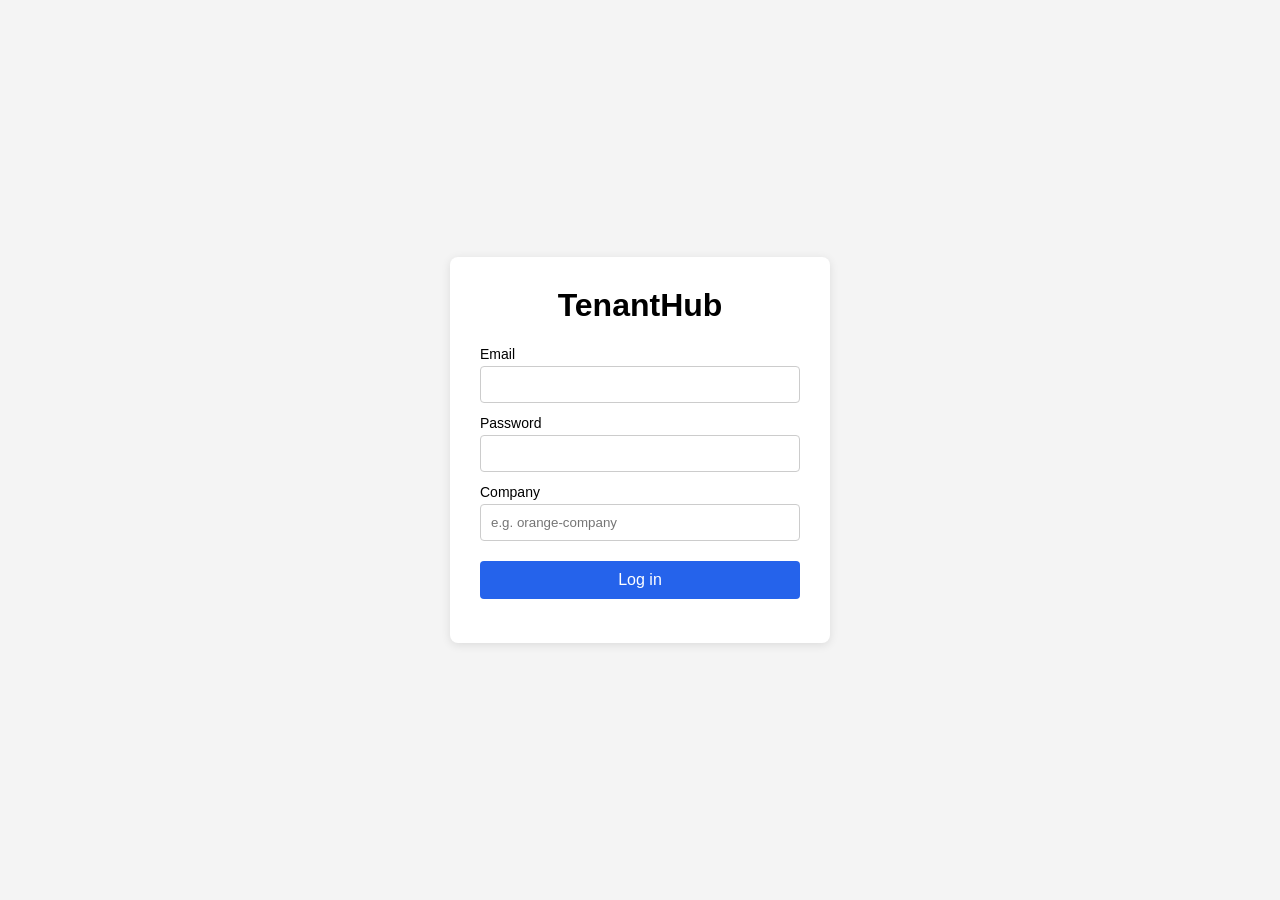
==== wwwroot/home.html @ 2c81fde2 "Add login page and home page" ====
<!DOCTYPE html>
<html lang="en">
<head>
    <meta charset="UTF-8">
    <meta name="viewport" content="width=device-width, initial-scale=1.0">
    <title>TenantHub</title>
    <style>
        body {
            background-color: white;
            margin: 0;
        }
    </style>
</head>
<body>
    <script>
        // If there is no token, the user is not logged in: go back to login
        if (!sessionStorage.getItem("token")) {
            window.location.href = "login.html";
        }
    </script>
</body>
</html>
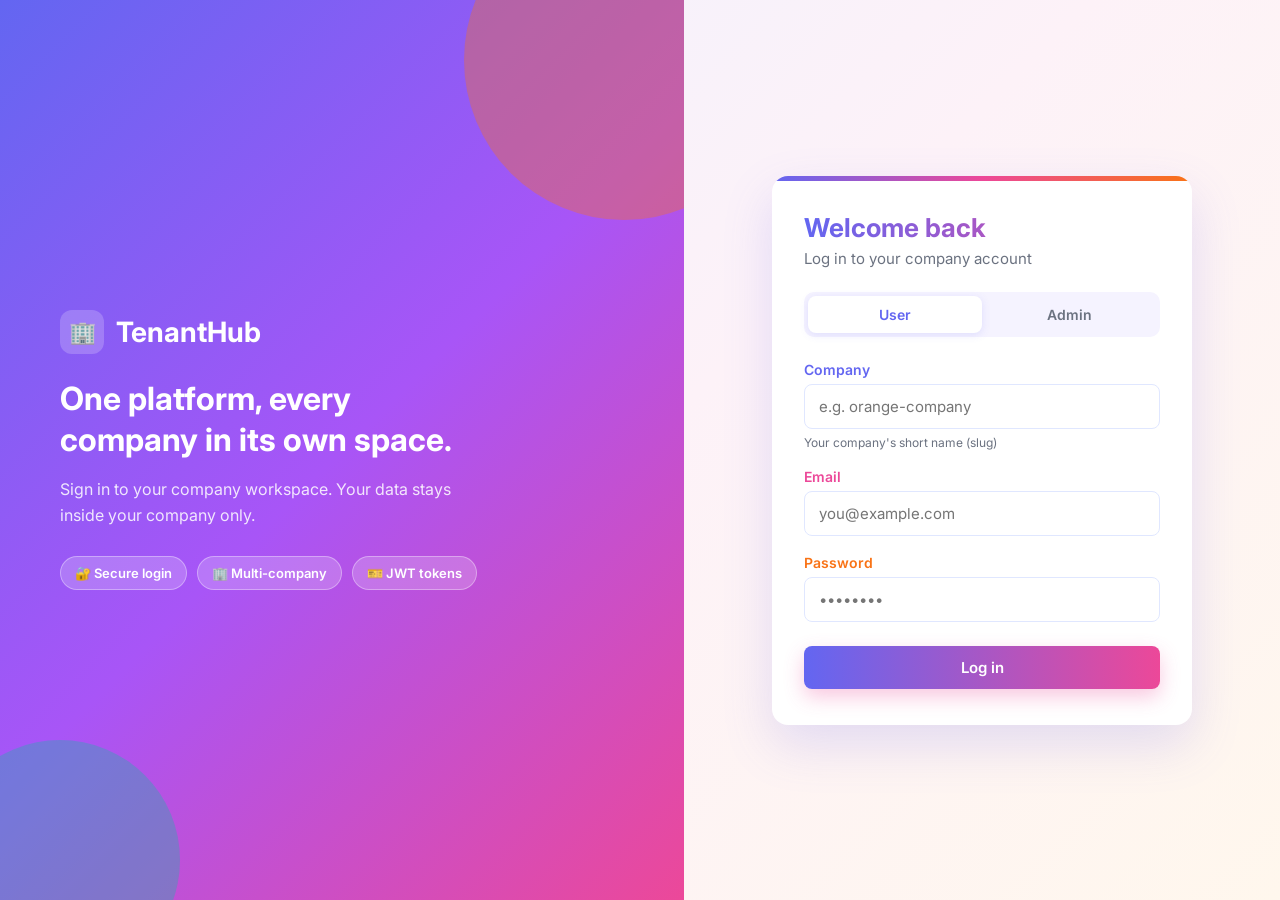
==== commit 0a78f2fe: "Add admin page, user home page and tenants endpoint" ====
--- a/wwwroot/home.html
+++ b/wwwroot/home.html
@@ -3,20 +3,86 @@
 <head>
     <meta charset="UTF-8">
     <meta name="viewport" content="width=device-width, initial-scale=1.0">
-    <title>TenantHub</title>
-    <style>
-        body {
-            background-color: white;
-            margin: 0;
+    <title>TenantHub - Home</title>
+    <link rel="preconnect" href="https://fonts.googleapis.com">
+    <link href="https://fonts.googleapis.com/css2?family=Inter:wght@400;500;600;700&display=swap" rel="stylesheet">
+    <link rel="stylesheet" href="styles.css">
+</head>
+<body class="app-page">
+    <header class="topbar">
+        <div class="logo">
+            <div class="icon">🏢</div>
+            TenantHub
+            <span class="role-pill">User</span>
+        </div>
+        <button class="logout" id="logoutButton">Log out</button>
+    </header>
+
+    <main>
+        <h1>Welcome to <span class="gradient-text" id="companyTitle">your company</span></h1>
+        <p class="subtitle">You are logged in. You can only see your own company's data.</p>
+
+        <div class="info-cards">
+            <div class="info-card">
+                <label class="label-primary">Email</label>
+                <div class="value" id="email">...</div>
+            </div>
+            <div class="info-card">
+                <label class="label-pink">Company</label>
+                <div class="value" id="companyName">...</div>
+            </div>
+            <div class="info-card">
+                <label class="label-orange">Company slug</label>
+                <div class="value" id="companySlug">...</div>
+            </div>
+            <div class="info-card">
+                <label class="label-teal">Member since</label>
+                <div class="value" id="createdDate">...</div>
+            </div>
+        </div>
+    </main>
+
+    <script>
+        const token = sessionStorage.getItem("token");
+        const role = sessionStorage.getItem("role");
+
+        // Only logged-in users can see this page
+        if (!token || role !== "User") {
+            window.location.href = "login.html";
         }
-    </style>
-</head>
-<body>
-    <script>
-        // If there is no token, the user is not logged in: go back to login
-        if (!sessionStorage.getItem("token")) {
+
+        // Log out: forget the token and go back to login
+        document.getElementById("logoutButton").addEventListener("click", () => {
+            sessionStorage.clear();
             window.location.href = "login.html";
+        });
+
+        // Ask our API who the current user is, using the token
+        async function loadCurrentUser() {
+            const response = await fetch("/current-user", {
+                headers: { "Authorization": "Bearer " + token }
+            });
+
+            // Token expired or invalid: go back to login
+            if (!response.ok) {
+                sessionStorage.clear();
+                window.location.href = "login.html";
+                return;
+            }
+
+            const user = await response.json();
+
+            document.getElementById("companyTitle").textContent = user.tenant.name;
+            document.getElementById("email").textContent = user.email;
+            document.getElementById("companyName").textContent = user.tenant.name;
+            document.getElementById("companySlug").textContent = user.tenant.slug;
+            document.getElementById("createdDate").textContent =
+                new Date(user.createdDate).toLocaleDateString();
+        }
+
+        if (token && role === "User") {
+            loadCurrentUser();
         }
     </script>
 </body>
-</html>+</html>
--- a/wwwroot/styles.css
+++ b/wwwroot/styles.css
@@ -0,0 +1,468 @@
+/* ===== Shared styles for all TenantHub pages ===== */
+
+:root {
+    --primary: #6366f1;
+    --primary-dark: #4f46e5;
+    --pink: #ec4899;
+    --orange: #f97316;
+    --teal: #14b8a6;
+    --text: #1e1b4b;
+    --muted: #6b7280;
+    --border: #e0e7ff;
+    --error-bg: #fef2f2;
+    --error-text: #b91c1c;
+    --success-bg: #f0fdf4;
+    --success-text: #15803d;
+}
+
+* {
+    box-sizing: border-box;
+}
+
+body {
+    font-family: "Inter", Arial, sans-serif;
+    margin: 0;
+    color: var(--text);
+}
+
+/* ===== Login page layout ===== */
+
+.login-page {
+    min-height: 100vh;
+    display: flex;
+    background: linear-gradient(135deg, #eef2ff 0%, #fdf2f8 50%, #fff7ed 100%);
+}
+
+.brand {
+    flex: 1;
+    background: linear-gradient(135deg, #6366f1 0%, #a855f7 50%, #ec4899 100%);
+    color: white;
+    display: flex;
+    flex-direction: column;
+    justify-content: center;
+    padding: 60px;
+    position: relative;
+    overflow: hidden;
+}
+
+.brand::before,
+.brand::after {
+    content: "";
+    position: absolute;
+    border-radius: 50%;
+    opacity: 0.35;
+}
+
+.brand::before {
+    width: 320px;
+    height: 320px;
+    background-color: var(--orange);
+    top: -100px;
+    right: -100px;
+}
+
+.brand::after {
+    width: 240px;
+    height: 240px;
+    background-color: var(--teal);
+    bottom: -80px;
+    left: -60px;
+}
+
+.brand > * {
+    position: relative;
+    z-index: 1;
+}
+
+.brand-logo {
+    display: flex;
+    align-items: center;
+    gap: 12px;
+    font-size: 28px;
+    font-weight: 700;
+    margin-bottom: 24px;
+}
+
+.brand-logo .icon {
+    width: 44px;
+    height: 44px;
+    border-radius: 12px;
+    background-color: rgba(255, 255, 255, 0.2);
+    display: flex;
+    align-items: center;
+    justify-content: center;
+    font-size: 22px;
+}
+
+.brand h2 {
+    font-size: 32px;
+    line-height: 1.3;
+    margin: 0 0 16px;
+    max-width: 420px;
+}
+
+.brand p {
+    font-size: 16px;
+    opacity: 0.85;
+    max-width: 420px;
+    line-height: 1.6;
+    margin: 0;
+}
+
+.features {
+    display: flex;
+    gap: 10px;
+    flex-wrap: wrap;
+    margin-top: 28px;
+}
+
+.badge {
+    padding: 8px 14px;
+    border-radius: 999px;
+    font-size: 13px;
+    font-weight: 600;
+    background-color: rgba(255, 255, 255, 0.2);
+    border: 1px solid rgba(255, 255, 255, 0.35);
+}
+
+.form-side {
+    flex: 1;
+    display: flex;
+    align-items: center;
+    justify-content: center;
+    padding: 40px 16px;
+}
+
+@media (max-width: 800px) {
+    .brand {
+        display: none;
+    }
+}
+
+/* ===== Card (white box with colored strip) ===== */
+
+.card-box {
+    width: 100%;
+    max-width: 420px;
+    background-color: white;
+    padding: 36px 32px;
+    border-radius: 16px;
+    box-shadow: 0 20px 50px rgba(99, 102, 241, 0.18);
+    position: relative;
+    overflow: hidden;
+}
+
+.card-box::before {
+    content: "";
+    position: absolute;
+    top: 0;
+    left: 0;
+    right: 0;
+    height: 5px;
+    background: linear-gradient(90deg, var(--primary), var(--pink), var(--orange));
+}
+
+.gradient-text {
+    background: linear-gradient(90deg, var(--primary), var(--pink));
+    -webkit-background-clip: text;
+    background-clip: text;
+    color: transparent;
+}
+
+.card-box h1 {
+    font-size: 26px;
+    margin: 0 0 6px;
+}
+
+.subtitle {
+    color: var(--muted);
+    margin: 0 0 24px;
+    font-size: 15px;
+}
+
+/* ===== Tabs (User / Admin) ===== */
+
+.tabs {
+    display: flex;
+    background-color: #f5f3ff;
+    border-radius: 10px;
+    padding: 4px;
+    margin-bottom: 24px;
+}
+
+.tab {
+    flex: 1;
+    padding: 10px;
+    border: none;
+    border-radius: 8px;
+    background: transparent;
+    font-family: inherit;
+    font-size: 14px;
+    font-weight: 600;
+    color: var(--muted);
+    cursor: pointer;
+    margin: 0;
+    box-shadow: none;
+    width: auto;
+}
+
+.tab.active {
+    background-color: white;
+    color: var(--primary);
+    box-shadow: 0 2px 8px rgba(99, 102, 241, 0.15);
+}
+
+/* ===== Form fields ===== */
+
+.field {
+    margin-bottom: 18px;
+}
+
+label {
+    display: block;
+    font-size: 14px;
+    font-weight: 600;
+    margin-bottom: 6px;
+}
+
+.label-primary { color: var(--primary); }
+.label-pink { color: var(--pink); }
+.label-orange { color: var(--orange); }
+.label-teal { color: var(--teal); }
+
+input,
+select {
+    width: 100%;
+    padding: 12px 14px;
+    border: 1px solid var(--border);
+    border-radius: 8px;
+    font-size: 15px;
+    font-family: inherit;
+    background-color: white;
+    color: var(--text);
+    transition: border-color 0.2s, box-shadow 0.2s;
+}
+
+input:focus,
+select:focus {
+    outline: none;
+    border-color: var(--pink);
+    box-shadow: 0 0 0 3px rgba(236, 72, 153, 0.18);
+}
+
+.hint {
+    font-size: 12px;
+    color: var(--muted);
+    margin-top: 6px;
+}
+
+.hidden {
+    display: none;
+}
+
+/* ===== Buttons ===== */
+
+.btn {
+    width: 100%;
+    padding: 12px;
+    margin-top: 6px;
+    background: linear-gradient(90deg, var(--primary), var(--pink));
+    color: white;
+    border: none;
+    border-radius: 8px;
+    font-size: 15px;
+    font-weight: 600;
+    font-family: inherit;
+    cursor: pointer;
+    transition: transform 0.15s, box-shadow 0.2s;
+    box-shadow: 0 8px 20px rgba(236, 72, 153, 0.3);
+}
+
+.btn:hover {
+    transform: translateY(-1px);
+    box-shadow: 0 10px 24px rgba(236, 72, 153, 0.4);
+}
+
+.btn:disabled {
+    opacity: 0.7;
+    cursor: not-allowed;
+    transform: none;
+}
+
+/* ===== Messages ===== */
+
+.message {
+    display: none;
+    border-radius: 8px;
+    padding: 10px 12px;
+    font-size: 14px;
+    margin-bottom: 18px;
+}
+
+.message.error {
+    display: block;
+    background-color: var(--error-bg);
+    color: var(--error-text);
+    border: 1px solid #fecaca;
+}
+
+.message.success {
+    display: block;
+    background-color: var(--success-bg);
+    color: var(--success-text);
+    border: 1px solid #bbf7d0;
+}
+
+/* ===== Inside pages (home / admin) ===== */
+
+.app-page {
+    background-color: white;
+    min-height: 100vh;
+}
+
+.topbar {
+    display: flex;
+    justify-content: space-between;
+    align-items: center;
+    padding: 16px 32px;
+    border-bottom: 1px solid var(--border);
+    position: relative;
+}
+
+.topbar::after {
+    content: "";
+    position: absolute;
+    left: 0;
+    right: 0;
+    bottom: -1px;
+    height: 3px;
+    background: linear-gradient(90deg, var(--primary), var(--pink), var(--orange));
+}
+
+.logo {
+    display: flex;
+    align-items: center;
+    gap: 10px;
+    font-weight: 700;
+    font-size: 20px;
+}
+
+.logo .icon {
+    width: 36px;
+    height: 36px;
+    border-radius: 10px;
+    background: linear-gradient(135deg, var(--primary), var(--pink));
+    display: flex;
+    align-items: center;
+    justify-content: center;
+    font-size: 18px;
+}
+
+.role-pill {
+    font-size: 12px;
+    font-weight: 600;
+    padding: 4px 10px;
+    border-radius: 999px;
+    background-color: #fdf2f8;
+    color: var(--pink);
+    margin-left: 6px;
+}
+
+.logout {
+    padding: 8px 16px;
+    border: 1px solid var(--border);
+    border-radius: 8px;
+    background-color: white;
+    color: var(--text);
+    font-family: inherit;
+    font-weight: 600;
+    cursor: pointer;
+    transition: border-color 0.2s, color 0.2s;
+}
+
+.logout:hover {
+    border-color: var(--pink);
+    color: var(--pink);
+}
+
+main {
+    max-width: 760px;
+    margin: 48px auto;
+    padding: 0 16px;
+}
+
+main h1 {
+    font-size: 30px;
+    margin: 0 0 8px;
+}
+
+.info-cards {
+    display: grid;
+    grid-template-columns: 1fr 1fr;
+    gap: 16px;
+}
+
+.info-card {
+    padding: 20px;
+    border-radius: 14px;
+    border: 1px solid var(--border);
+    box-shadow: 0 10px 30px rgba(99, 102, 241, 0.08);
+}
+
+.info-card .value {
+    font-size: 17px;
+    font-weight: 600;
+    word-break: break-word;
+}
+
+.admin-layout {
+    display: grid;
+    grid-template-columns: 1fr 1fr;
+    gap: 24px;
+    align-items: start;
+}
+
+.admin-layout .card-box {
+    max-width: none;
+}
+
+.admin-layout h2 {
+    font-size: 20px;
+    margin: 0 0 16px;
+}
+
+table {
+    width: 100%;
+    border-collapse: collapse;
+    font-size: 14px;
+}
+
+th {
+    text-align: left;
+    color: var(--muted);
+    font-weight: 600;
+    padding: 8px 6px;
+    border-bottom: 1px solid var(--border);
+}
+
+td {
+    padding: 10px 6px;
+    border-bottom: 1px solid #f5f3ff;
+    word-break: break-word;
+}
+
+.empty {
+    color: var(--muted);
+    font-size: 14px;
+}
+
+@media (max-width: 760px) {
+    .info-cards,
+    .admin-layout {
+        grid-template-columns: 1fr;
+    }
+
+    .topbar {
+        padding: 16px;
+    }
+}
